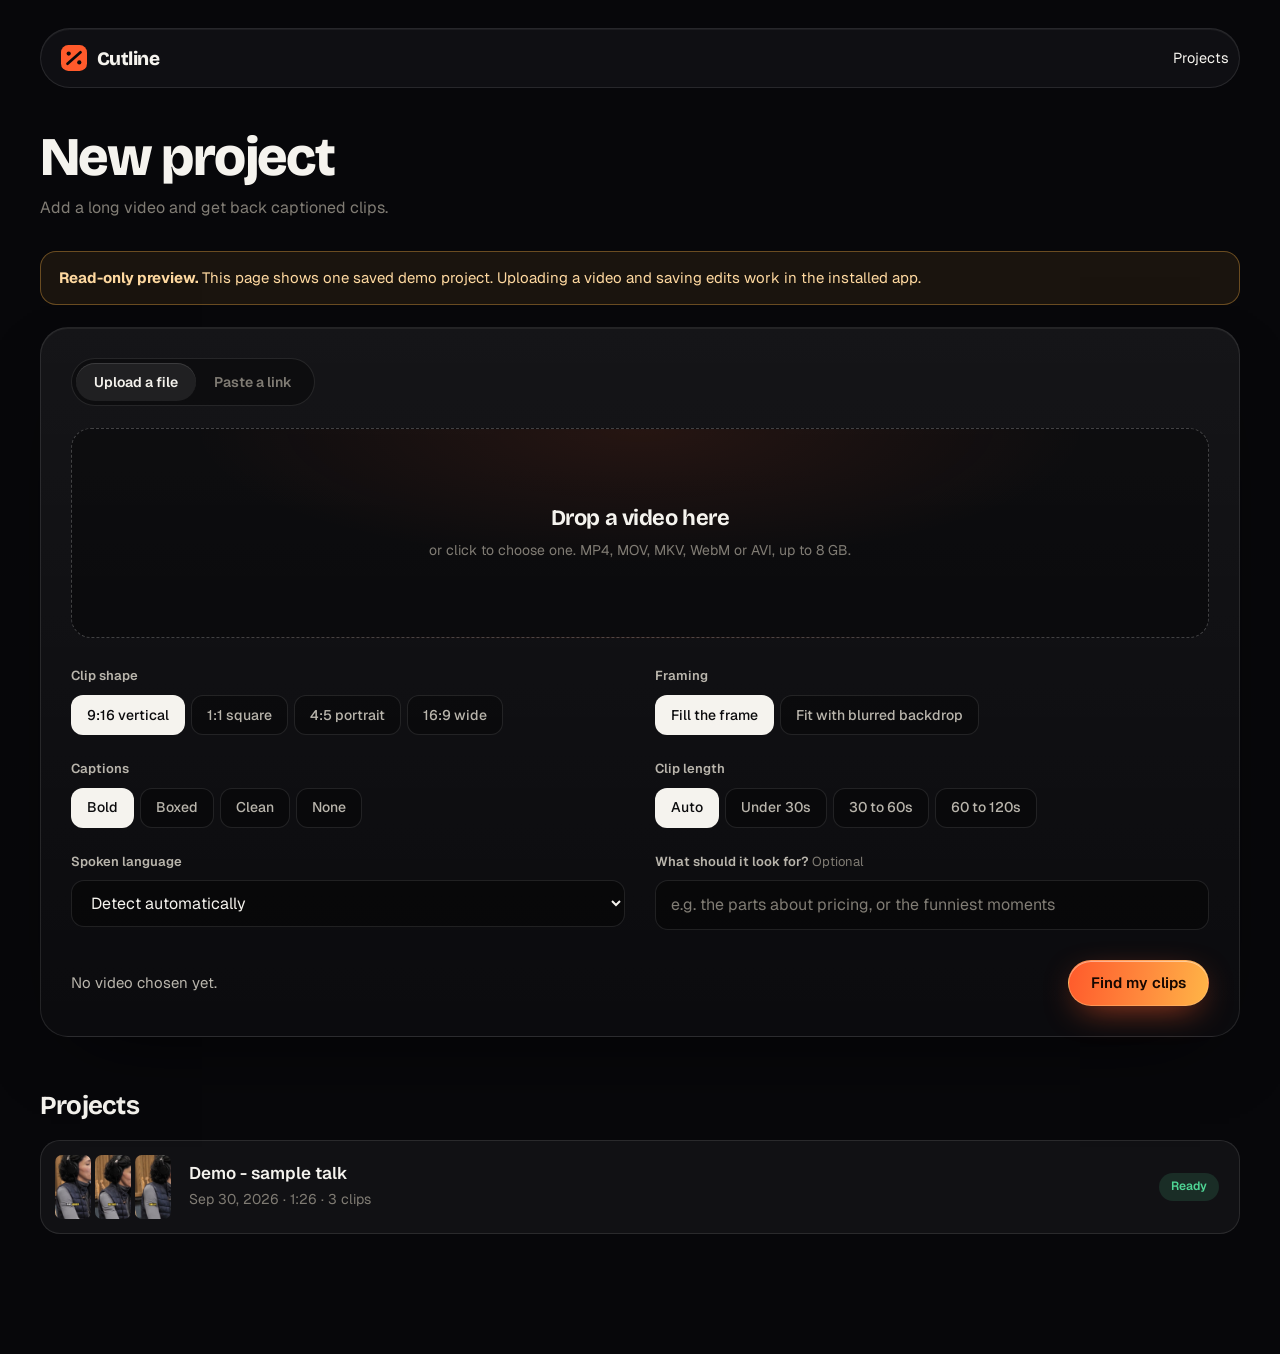
==== app.html @ 56b505d8 "Cutline preview site" ====
<!doctype html>
<html lang="en">
<head>
<meta charset="utf-8">
<meta name="robots" content="noindex">
<meta name="viewport" content="width=device-width, initial-scale=1">
<meta name="theme-color" content="#07070a">
<title>Your projects | Cutline</title>
<link rel="icon" href="favicon.svg" type="image/svg+xml">
<link rel="preconnect" href="https://fonts.googleapis.com">
<link rel="preconnect" href="https://fonts.gstatic.com" crossorigin>
<link href="https://fonts.googleapis.com/css2?family=Bricolage+Grotesque:opsz,wght@12..96,600;12..96,800&family=Geist:wght@400;500;600&family=Geist+Mono:wght@400;500&display=swap" rel="stylesheet">
<link rel="stylesheet" href="styles.css">
<style>#delete-project,#add-clip,#e-delete,#retry{display:none!important}</style>
</head>
<body>

<header class="bar">
  <div class="wrap">
    <a class="logo" href="index.html" aria-label="Cutline home">
      <svg viewBox="0 0 32 32" aria-hidden="true"><rect width="32" height="32" rx="9" fill="#ff5a2b"/><path d="M8 23 24 9" stroke="#0a0a0c" stroke-width="3.4" stroke-linecap="round"/><circle cx="9.5" cy="10.5" r="2.6" fill="#0a0a0c"/><circle cx="22.5" cy="21.5" r="2.6" fill="#0a0a0c"/></svg>
      Cutline
    </a>
    <nav aria-label="Main"><a href="app.html" aria-current="page">Projects</a></nav>
  </div>
</header>

<main class="app">
  <div class="wrap">
    <div class="page-head">
      <div>
        <h1>New project</h1>
        <p>Add a long video and get back captioned clips.</p>
      </div>
    </div>

    <div id="notice"><div class="notice" role="note"><div><strong>Read-only preview. </strong>This page shows one saved demo project. Uploading a video and saving edits work in the installed app.</div></div></div>

    <form class="panel" id="new" novalidate>
      <div class="tabs" role="tablist" aria-label="Video source">
        <button type="button" role="tab" id="tab-upload" aria-selected="true" aria-controls="pane-upload">Upload a file</button>
        <button type="button" role="tab" id="tab-link" aria-selected="false" aria-controls="pane-link">Paste a link</button>
      </div>

      <div id="pane-upload" role="tabpanel" aria-labelledby="tab-upload">
        <label class="drop" id="drop">
          <input type="file" id="file" accept="video/*,.mkv" hidden>
          <strong>Drop a video here</strong>
          <span>or click to choose one. MP4, MOV, MKV, WebM or AVI, up to 8 GB.</span>
        </label>
      </div>

      <div id="pane-link" role="tabpanel" aria-labelledby="tab-link" hidden>
        <div class="field">
          <label for="link">Video link</label>
          <input class="input" type="url" id="link" placeholder="https://" autocomplete="off">
          <span class="hint">A direct video file, or a page from a video site. Only import video you have the right to use.</span>
        </div>
      </div>

      <div class="options">
        <div class="field">
          <span class="label" id="l-aspect">Clip shape</span>
          <div class="seg" role="radiogroup" aria-labelledby="l-aspect">
            <label><input type="radio" name="aspect" value="9:16" checked><span>9:16 vertical</span></label>
            <label><input type="radio" name="aspect" value="1:1"><span>1:1 square</span></label>
            <label><input type="radio" name="aspect" value="4:5"><span>4:5 portrait</span></label>
            <label><input type="radio" name="aspect" value="16:9"><span>16:9 wide</span></label>
          </div>
        </div>
        <div class="field">
          <span class="label" id="l-layout">Framing</span>
          <div class="seg" role="radiogroup" aria-labelledby="l-layout">
            <label><input type="radio" name="layout" value="fill" checked><span>Fill the frame</span></label>
            <label><input type="radio" name="layout" value="fit"><span>Fit with blurred backdrop</span></label>
          </div>
        </div>
        <div class="field">
          <span class="label" id="l-captions">Captions</span>
          <div class="seg" role="radiogroup" aria-labelledby="l-captions">
            <label><input type="radio" name="captionStyle" value="pop" checked><span>Bold</span></label>
            <label><input type="radio" name="captionStyle" value="box"><span>Boxed</span></label>
            <label><input type="radio" name="captionStyle" value="clean"><span>Clean</span></label>
            <label><input type="radio" name="captionStyle" value="none"><span>None</span></label>
          </div>
        </div>
        <div class="field">
          <span class="label" id="l-length">Clip length</span>
          <div class="seg" role="radiogroup" aria-labelledby="l-length">
            <label><input type="radio" name="clipLength" value="auto" checked><span>Auto</span></label>
            <label><input type="radio" name="clipLength" value="short"><span>Under 30s</span></label>
            <label><input type="radio" name="clipLength" value="medium"><span>30 to 60s</span></label>
            <label><input type="radio" name="clipLength" value="long"><span>60 to 120s</span></label>
          </div>
        </div>
        <div class="field">
          <label for="language">Spoken language</label>
          <select class="input" id="language">
            <option value="">Detect automatically</option>
            <option value="en">English</option>
            <option value="hi">Hindi</option>
            <option value="ne">Nepali</option>
            <option value="es">Spanish</option>
            <option value="fr">French</option>
            <option value="de">German</option>
            <option value="pt">Portuguese</option>
            <option value="it">Italian</option>
            <option value="id">Indonesian</option>
            <option value="ja">Japanese</option>
            <option value="ko">Korean</option>
            <option value="ar">Arabic</option>
          </select>
        </div>
        <div class="field">
          <label for="prompt">What should it look for? <span class="hint">Optional</span></label>
          <input class="input" type="text" id="prompt" maxlength="500" placeholder="e.g. the parts about pricing, or the funniest moments">
        </div>
      </div>

      <div class="form-foot">
        <div class="picked" id="picked" aria-live="polite">No video chosen yet.</div>
        <button class="btn accent" type="submit" id="go">Find my clips</button>
      </div>
      <div class="meter" id="upload-meter" hidden style="margin-top:18px"><i></i></div>
    </form>

    <h2 class="section">Projects</h2>
    <div class="projects" id="projects"></div>
  </div>
</main>

<script src="preview.js"></script>
<script type="module" src="app.js"></script>
</body>
</html>
---- styles.css ----
/* Shared tokens and the app's components. The landing page adds landing.css on top. */
:root {
  --bg: #07070a;
  --bg-2: #0d0d12;
  --surface: rgba(255, 255, 255, 0.045);
  --surface-2: rgba(255, 255, 255, 0.08);
  --core: #111116;
  --hair: rgba(255, 255, 255, 0.1);
  --hair-2: rgba(255, 255, 255, 0.18);
  --ink: #f5f3ee;
  --ink-2: #b9b5ac;
  --ink-3: #807c74;
  --accent: #ff5a2b;
  --accent-2: #ffb547;
  --accent-deep: #ff7a52;
  --violet: #7a5cff;
  --good: #4fd695;
  --grad: linear-gradient(100deg, #ff5a2b 0%, #ff8a3d 55%, #ffb547 100%);
  --radius: 18px;
  --ease: cubic-bezier(0.32, 0.72, 0, 1);
  --display: 'Bricolage Grotesque', 'Segoe UI', system-ui, sans-serif;
  --body: 'Geist', 'Segoe UI', system-ui, sans-serif;
  --serif: 'Instrument Serif', Georgia, serif;
  --mono: 'Geist Mono', ui-monospace, Consolas, monospace;
  --shadow: 0 30px 80px -40px rgba(0, 0, 0, 0.9), inset 0 1px 0 rgba(255, 255, 255, 0.06);
  color-scheme: dark;
}

*,
*::before,
*::after {
  box-sizing: border-box;
}
[hidden] {
  display: none !important;
}
html {
  scroll-behavior: smooth;
  background: var(--bg);
}
body {
  margin: 0;
  min-height: 100dvh;
  background: var(--bg);
  color: var(--ink);
  font: 16px/1.6 var(--body);
  -webkit-font-smoothing: antialiased;
  overflow-x: clip;
}
/* Ambient light: two soft orbs fixed behind everything. */
body::before {
  content: '';
  position: fixed;
  inset: 0;
  z-index: -1;
  pointer-events: none;
  background: radial-gradient(60rem 38rem at 12% -8%, rgba(255, 90, 43, 0.16), transparent 62%), radial-gradient(50rem 36rem at 96% 4%, rgba(122, 92, 255, 0.14), transparent 60%);
}
h1,
h2,
h3 {
  font-family: var(--display);
  line-height: 1.02;
  letter-spacing: -0.03em;
  margin: 0;
}
p {
  margin: 0;
}
a {
  color: inherit;
}
button,
input,
select,
textarea {
  font: inherit;
  color: inherit;
}
::selection {
  background: rgba(255, 90, 43, 0.4);
}
:focus-visible {
  outline: 2px solid var(--accent-2);
  outline-offset: 3px;
}
.wrap {
  width: min(1200px, 100% - 48px);
  margin-inline: auto;
}
.mono {
  font-family: var(--mono);
  font-size: 0.8125rem;
}
.eyebrow {
  font-family: var(--mono);
  font-size: 0.6875rem;
  text-transform: uppercase;
  letter-spacing: 0.2em;
  color: var(--ink-3);
}
.eyebrow a {
  text-decoration: none;
}
.eyebrow a:hover {
  color: var(--ink);
}

/* ---------- top bar (app pages): a floating island ---------- */
.bar {
  position: sticky;
  top: 14px;
  z-index: 20;
  padding-top: 14px;
}
.bar .wrap {
  display: flex;
  align-items: center;
  gap: 26px;
  height: 60px;
  padding: 0 10px 0 20px;
  border: 1px solid var(--hair);
  border-radius: 999px;
  background: rgba(16, 16, 21, 0.94);
  box-shadow: var(--shadow);
}
.logo {
  display: inline-flex;
  align-items: center;
  gap: 10px;
  font: 800 1.1875rem/1 var(--display);
  letter-spacing: -0.03em;
  text-decoration: none;
}
.logo svg {
  width: 26px;
  height: 26px;
}
.bar nav {
  display: flex;
  gap: 24px;
  margin-left: auto;
  font-size: 0.9063rem;
}
.bar nav a {
  text-decoration: none;
  color: var(--ink-2);
  transition: color 0.4s var(--ease);
}
.bar nav a:hover,
.bar nav a[aria-current] {
  color: var(--ink);
}

/* ---------- buttons ---------- */
.btn {
  position: relative;
  display: inline-flex;
  align-items: center;
  justify-content: center;
  gap: 10px;
  height: 46px;
  padding: 0 22px;
  border: 1px solid var(--hair-2);
  border-radius: 999px;
  background: var(--ink);
  color: #0a0a0c;
  font-weight: 600;
  font-size: 0.9375rem;
  text-decoration: none;
  cursor: pointer;
  white-space: nowrap;
  transition: transform 0.5s var(--ease), background 0.5s var(--ease), box-shadow 0.5s var(--ease), border-color 0.5s var(--ease);
}
.btn:hover {
  background: #fff;
}
.btn:active {
  transform: scale(0.97);
}
.btn[disabled] {
  opacity: 0.45;
  cursor: not-allowed;
}
.btn.accent {
  background: var(--grad);
  border-color: rgba(255, 190, 120, 0.5);
  color: #160701;
  box-shadow: 0 10px 34px -12px rgba(255, 90, 43, 0.85), inset 0 1px 0 rgba(255, 255, 255, 0.45);
}
.btn.accent:hover {
  box-shadow: 0 16px 44px -12px rgba(255, 90, 43, 1), inset 0 1px 0 rgba(255, 255, 255, 0.55);
}
.btn.ghost {
  background: var(--surface);
  color: var(--ink);
  border-color: var(--hair);
}
.btn.ghost:hover {
  background: var(--surface-2);
  border-color: var(--hair-2);
}
.btn.small {
  height: 38px;
  padding: 0 16px;
  font-size: 0.8125rem;
}
.btn.danger {
  background: transparent;
  color: #ff8d70;
  border-color: transparent;
}
.btn.danger:hover {
  background: rgba(255, 90, 43, 0.12);
}
/* the trailing arrow sits in its own disc, flush with the button's inner edge */
.btn .disc {
  display: grid;
  place-items: center;
  width: 30px;
  height: 30px;
  margin-right: -14px;
  border-radius: 50%;
  background: rgba(10, 10, 12, 0.16);
  transition: transform 0.5s var(--ease);
}
.btn .disc svg {
  width: 14px;
  height: 14px;
}
.btn:hover .disc {
  transform: translate(3px, -1px) scale(1.06);
}

/* ---------- app shell ---------- */
main.app {
  padding: 56px 0 120px;
}
.page-head {
  display: flex;
  align-items: flex-end;
  justify-content: space-between;
  gap: 20px;
  margin-bottom: 30px;
  flex-wrap: wrap;
}
.page-head h1 {
  font-size: clamp(2.1rem, 4.6vw, 3.4rem);
  font-weight: 800;
  overflow-wrap: anywhere;
}
.page-head p {
  color: var(--ink-3);
  margin-top: 10px;
}
.panel {
  position: relative;
  padding: 30px;
  border: 1px solid var(--hair);
  border-radius: 28px;
  background: linear-gradient(180deg, rgba(255, 255, 255, 0.06), rgba(255, 255, 255, 0.02));
  box-shadow: var(--shadow);
}
.notice {
  display: flex;
  gap: 12px;
  padding: 14px 18px;
  margin-bottom: 22px;
  border: 1px solid rgba(255, 181, 71, 0.35);
  border-radius: 16px;
  background: rgba(255, 181, 71, 0.08);
  color: #ffd9a0;
  font-size: 0.9375rem;
}
.notice code {
  font-family: var(--mono);
  font-size: 0.8125rem;
  background: rgba(255, 181, 71, 0.16);
  padding: 1px 6px;
  border-radius: 5px;
}
.notice.error {
  border-color: rgba(255, 90, 43, 0.45);
  background: rgba(255, 90, 43, 0.1);
  color: #ffc0ae;
}
.tabs {
  display: inline-flex;
  padding: 4px;
  border: 1px solid var(--hair);
  border-radius: 999px;
  background: rgba(0, 0, 0, 0.35);
  margin-bottom: 22px;
}
.tabs button {
  height: 38px;
  padding: 0 18px;
  border: 0;
  border-radius: 999px;
  background: transparent;
  font-weight: 600;
  font-size: 0.875rem;
  color: var(--ink-3);
  cursor: pointer;
  transition: background 0.5s var(--ease), color 0.5s var(--ease);
}
.tabs button[aria-selected='true'] {
  background: var(--surface-2);
  color: var(--ink);
  box-shadow: inset 0 1px 0 rgba(255, 255, 255, 0.12);
}
.drop {
  display: grid;
  place-items: center;
  align-content: center;
  gap: 8px;
  min-height: 210px;
  padding: 28px;
  border: 1.5px dashed rgba(255, 255, 255, 0.22);
  border-radius: 20px;
  background: radial-gradient(40rem 12rem at 50% 0%, rgba(255, 90, 43, 0.1), transparent 70%), rgba(0, 0, 0, 0.3);
  text-align: center;
  cursor: pointer;
  transition: border-color 0.5s var(--ease), background-color 0.5s var(--ease), transform 0.5s var(--ease);
}
.drop:hover,
.drop.over {
  border-color: var(--accent);
  background-color: rgba(255, 90, 43, 0.07);
}
.drop.over {
  transform: scale(1.01);
}
.drop strong {
  font: 700 1.375rem var(--display);
  letter-spacing: -0.02em;
  overflow-wrap: anywhere;
}
.drop span {
  color: var(--ink-3);
  font-size: 0.875rem;
}
.field {
  display: grid;
  gap: 8px;
  min-width: 0;
  align-content: start;
}
.field > label,
.field > .label {
  font-size: 0.8125rem;
  font-weight: 600;
  color: var(--ink-2);
}
.field .hint {
  font-size: 0.8125rem;
  font-weight: 400;
  color: var(--ink-3);
}
.input,
select.input,
textarea.input {
  width: 100%;
  min-height: 46px;
  padding: 11px 15px;
  border: 1px solid var(--hair);
  border-radius: 13px;
  background: rgba(0, 0, 0, 0.38);
  transition: border-color 0.4s var(--ease), box-shadow 0.4s var(--ease);
}
.input::placeholder {
  color: var(--ink-3);
}
.input:focus {
  outline: none;
  border-color: var(--accent);
  box-shadow: 0 0 0 4px rgba(255, 90, 43, 0.18);
}
select.input option {
  background: #15151b;
}
textarea.input {
  resize: vertical;
  line-height: 1.45;
}
.seg {
  display: inline-flex;
  flex-wrap: wrap;
  gap: 6px;
}
.seg label {
  position: relative;
  cursor: pointer;
}
.seg input {
  position: absolute;
  opacity: 0;
  inset: 0;
  cursor: pointer;
}
.seg span {
  display: inline-flex;
  align-items: center;
  height: 40px;
  padding: 0 15px;
  border: 1px solid var(--hair);
  border-radius: 12px;
  background: rgba(0, 0, 0, 0.3);
  color: var(--ink-2);
  font-size: 0.875rem;
  font-weight: 500;
  transition: background 0.4s var(--ease), color 0.4s var(--ease), border-color 0.4s var(--ease);
}
.seg label:hover span {
  border-color: var(--hair-2);
  color: var(--ink);
}
.seg input:checked + span {
  border-color: transparent;
  background: var(--ink);
  color: #0a0a0c;
}
.seg input:focus-visible + span {
  outline: 2px solid var(--accent-2);
  outline-offset: 2px;
}
.options {
  display: grid;
  grid-template-columns: repeat(2, minmax(0, 1fr));
  gap: 24px 30px;
  margin-top: 28px;
}
.options .wide {
  grid-column: 1 / -1;
}
.form-foot {
  display: flex;
  align-items: center;
  justify-content: space-between;
  gap: 16px;
  margin-top: 30px;
  flex-wrap: wrap;
}
.picked {
  font-size: 0.9375rem;
  color: var(--ink-2);
  overflow-wrap: anywhere;
}
.meter {
  height: 8px;
  border-radius: 99px;
  background: rgba(255, 255, 255, 0.09);
  overflow: hidden;
}
.meter > i {
  display: block;
  height: 100%;
  width: 0;
  border-radius: 99px;
  background: var(--grad);
  transition: width 0.6s var(--ease);
}
h2.section {
  font-size: 1.625rem;
  margin: 56px 0 20px;
}
.projects {
  display: grid;
  gap: 12px;
}
.project {
  display: grid;
  grid-template-columns: auto minmax(0, 1fr) auto;
  align-items: center;
  gap: 18px;
  padding: 14px 20px 14px 14px;
  border: 1px solid var(--hair);
  border-radius: 20px;
  background: var(--surface);
  text-decoration: none;
  transition: transform 0.6s var(--ease), border-color 0.6s var(--ease), background 0.6s var(--ease);
}
.project:hover {
  transform: translateY(-2px);
  border-color: var(--hair-2);
  background: var(--surface-2);
}
.project .thumbs {
  display: flex;
  gap: 4px;
  width: 116px;
}
.project .thumbs img,
.project .thumbs i {
  width: 36px;
  height: 64px;
  border-radius: 7px;
  object-fit: cover;
  background: rgba(255, 255, 255, 0.06);
}
.project h3 {
  font: 600 1.0625rem/1.25 var(--body);
  letter-spacing: 0;
  overflow: hidden;
  text-overflow: ellipsis;
  white-space: nowrap;
}
.project p {
  font-size: 0.875rem;
  color: var(--ink-3);
  margin-top: 3px;
}
.pill {
  display: inline-flex;
  align-items: center;
  gap: 7px;
  height: 28px;
  padding: 0 12px;
  border-radius: 99px;
  font-size: 0.75rem;
  font-weight: 600;
  background: var(--surface-2);
  color: var(--ink-2);
}
.pill.done {
  background: rgba(79, 214, 149, 0.14);
  color: var(--good);
}
.pill.error {
  background: rgba(255, 90, 43, 0.16);
  color: #ff9d83;
}
.pill.busy::before {
  content: '';
  width: 7px;
  height: 7px;
  border-radius: 50%;
  background: var(--accent);
  animation: pulse 1.2s var(--ease) infinite;
}
@keyframes pulse {
  50% {
    opacity: 0.2;
    transform: scale(0.7);
  }
}
.empty {
  padding: 40px;
  border: 1px dashed var(--hair-2);
  border-radius: 20px;
  text-align: center;
  color: var(--ink-3);
}

/* ---------- project page ---------- */
.stages {
  display: grid;
  grid-template-columns: repeat(4, 1fr);
  gap: 10px;
  margin: 4px 0 24px;
}
.stage-step {
  padding: 15px 17px;
  border: 1px solid var(--hair);
  border-radius: 15px;
  background: rgba(0, 0, 0, 0.3);
  color: var(--ink-3);
  font-size: 0.875rem;
  font-weight: 600;
  transition: border-color 0.6s var(--ease), color 0.6s var(--ease), background 0.6s var(--ease);
}
.stage-step small {
  display: block;
  font: 400 0.75rem var(--mono);
  margin-bottom: 4px;
}
.stage-step.active {
  border-color: var(--accent);
  background: rgba(255, 90, 43, 0.1);
  color: var(--ink);
  box-shadow: 0 0 40px -14px rgba(255, 90, 43, 0.9);
}
.stage-step.past {
  color: var(--good);
  border-color: rgba(79, 214, 149, 0.35);
}
.clips {
  display: grid;
  grid-template-columns: repeat(auto-fill, minmax(210px, 1fr));
  gap: 26px 22px;
}
.clip {
  display: grid;
  gap: 12px;
  align-content: start;
  padding: 0;
  border: 0;
  background: none;
  text-align: left;
  cursor: pointer;
}
.clip .frame {
  position: relative;
  aspect-ratio: 9 / 16;
  border-radius: 20px;
  overflow: hidden;
  background: #000;
  box-shadow: 0 0 0 1px var(--hair), 0 30px 60px -30px #000;
  display: grid;
  place-items: center;
  transition: transform 0.7s var(--ease), box-shadow 0.7s var(--ease);
}
.clip:hover .frame {
  transform: translateY(-6px);
  box-shadow: 0 0 0 1px var(--hair-2), 0 40px 70px -30px rgba(255, 90, 43, 0.55);
}
.clip .frame img {
  width: 100%;
  height: 100%;
  object-fit: contain;
}
.clip .frame .score {
  position: absolute;
  top: 12px;
  left: 12px;
}
.clip .frame .len {
  position: absolute;
  right: 12px;
  bottom: 12px;
  padding: 3px 8px;
  border-radius: 7px;
  background: rgba(0, 0, 0, 0.7);
  color: #fff;
  font: 500 0.75rem var(--mono);
}
.clip .frame .state {
  color: var(--ink-2);
  font-size: 0.875rem;
  text-align: center;
  padding: 16px;
}
.clip h3 {
  font: 600 1rem/1.3 var(--body);
  letter-spacing: 0;
}
.clip p {
  color: var(--ink-3);
}
.score {
  display: inline-flex;
  align-items: center;
  height: 26px;
  padding: 0 9px;
  border-radius: 8px;
  background: var(--grad);
  color: #160701;
  font: 600 0.75rem/1 var(--mono);
}
.score.mid {
  background: rgba(255, 255, 255, 0.92);
  color: #0a0a0c;
}
.score.low {
  background: rgba(40, 40, 46, 0.92);
  color: var(--ink-2);
}

dialog.editor {
  width: min(1080px, 100% - 24px);
  max-height: calc(100dvh - 24px);
  padding: 0;
  border: 1px solid var(--hair-2);
  border-radius: 26px;
  background: #101015;
  color: var(--ink);
  box-shadow: 0 60px 120px -30px #000;
}
dialog.editor[open] {
  animation: rise 0.6s var(--ease);
}
@keyframes rise {
  from {
    opacity: 0;
    transform: translateY(24px) scale(0.98);
  }
}
dialog.editor::backdrop {
  background: rgba(0, 0, 0, 0.72);
}
.editor-grid {
  display: grid;
  grid-template-columns: minmax(0, 360px) minmax(0, 1fr);
  grid-template-rows: minmax(0, 1fr);
  height: min(880px, calc(100dvh - 26px));
}
.editor-video {
  background: #000;
  display: grid;
  place-items: center;
  padding: 20px;
  min-height: 0;
  overflow: hidden;
  border-radius: 25px 0 0 25px;
}
.editor-video video {
  max-width: 100%;
  max-height: 100%;
  min-height: 0;
  border-radius: 14px;
  background: #000;
}
.editor-body {
  display: grid;
  gap: 22px;
  padding: 26px 28px 0;
  align-content: start;
  min-width: 0;
  overflow-y: auto;
  overscroll-behavior: contain;
}
.editor-top {
  display: flex;
  justify-content: space-between;
  align-items: center;
  gap: 12px;
}
.row2 {
  display: grid;
  grid-template-columns: repeat(2, minmax(0, 1fr));
  gap: 20px;
}
.bars {
  display: grid;
  gap: 8px;
}
.bars div {
  display: grid;
  grid-template-columns: 56px 1fr 30px;
  align-items: center;
  gap: 10px;
  font-size: 0.8125rem;
  color: var(--ink-2);
}
.bars .meter > i {
  transition: none;
}
.reason {
  font-size: 0.9375rem;
  color: var(--ink-2);
  padding-left: 14px;
  border-left: 2px solid var(--accent);
}
.words {
  display: flex;
  flex-wrap: wrap;
  gap: 5px;
  max-height: 170px;
  overflow: auto;
  padding: 10px;
  border: 1px solid var(--hair);
  border-radius: 14px;
  background: rgba(0, 0, 0, 0.38);
}
.words input {
  height: 31px;
  padding: 0 8px;
  border: 1px solid transparent;
  border-radius: 8px;
  background: rgba(255, 255, 255, 0.07);
  font-size: 0.875rem;
  field-sizing: content;
  min-width: 2.2ch;
  max-width: 100%;
}
.words input:focus {
  border-color: var(--accent);
  background: rgba(255, 90, 43, 0.12);
  outline: none;
}
.words input.changed {
  background: rgba(255, 181, 71, 0.25);
  color: #ffe2b0;
}
.words input.muted {
  text-decoration: line-through;
  color: var(--ink-3);
}
.trim {
  display: flex;
  align-items: center;
  gap: 8px;
  color: var(--ink-3);
}
.trim .input {
  width: 100px;
  font-family: var(--mono);
  font-size: 0.875rem;
}
input[type='range'] {
  accent-color: var(--accent);
  width: 100%;
}
.editor-foot {
  display: flex;
  gap: 10px;
  flex-wrap: wrap;
  align-items: center;
  position: sticky;
  bottom: 0;
  margin: 0 -28px;
  padding: 16px 28px;
  border-top: 1px solid var(--hair);
  background: #101015;
}
.editor-foot .spacer {
  flex: 1;
}
.toast {
  position: fixed;
  left: 50%;
  bottom: 28px;
  transform: translateX(-50%);
  z-index: 50;
  padding: 12px 20px;
  border: 1px solid var(--hair-2);
  border-radius: 999px;
  background: #1b1b22;
  color: var(--ink);
  font-size: 0.9375rem;
  box-shadow: 0 20px 50px -20px #000;
  max-width: calc(100% - 32px);
  animation: toast-in 0.6s var(--ease);
}
@keyframes toast-in {
  from {
    opacity: 0;
    transform: translate(-50%, 14px);
  }
}

@media (max-width: 900px) {
  .editor-grid {
    grid-template-columns: 1fr;
    height: auto;
    grid-template-rows: auto;
  }
  .editor-video {
    border-radius: 25px 25px 0 0;
  }
  .editor-video video {
    max-height: 38dvh;
  }
  .editor-body {
    overflow-y: visible;
  }
  .stages {
    grid-template-columns: 1fr 1fr;
  }
}
@media (max-width: 620px) {
  .wrap {
    width: calc(100% - 32px);
  }
  .options,
  .row2 {
    grid-template-columns: 1fr;
  }
  .panel {
    padding: 20px;
    border-radius: 22px;
  }
  .project {
    grid-template-columns: minmax(0, 1fr) auto;
    padding-left: 18px;
  }
  .project .thumbs {
    display: none;
  }
  .clips {
    grid-template-columns: repeat(2, minmax(0, 1fr));
    gap: 18px 12px;
  }
  .bar nav {
    gap: 14px;
  }
}
@media (prefers-reduced-motion: reduce) {
  *,
  *::before,
  *::after {
    animation-duration: 0.001ms !important;
    animation-iteration-count: 1 !important;
    transition-duration: 0.001ms !important;
    scroll-behavior: auto !important;
  }
}
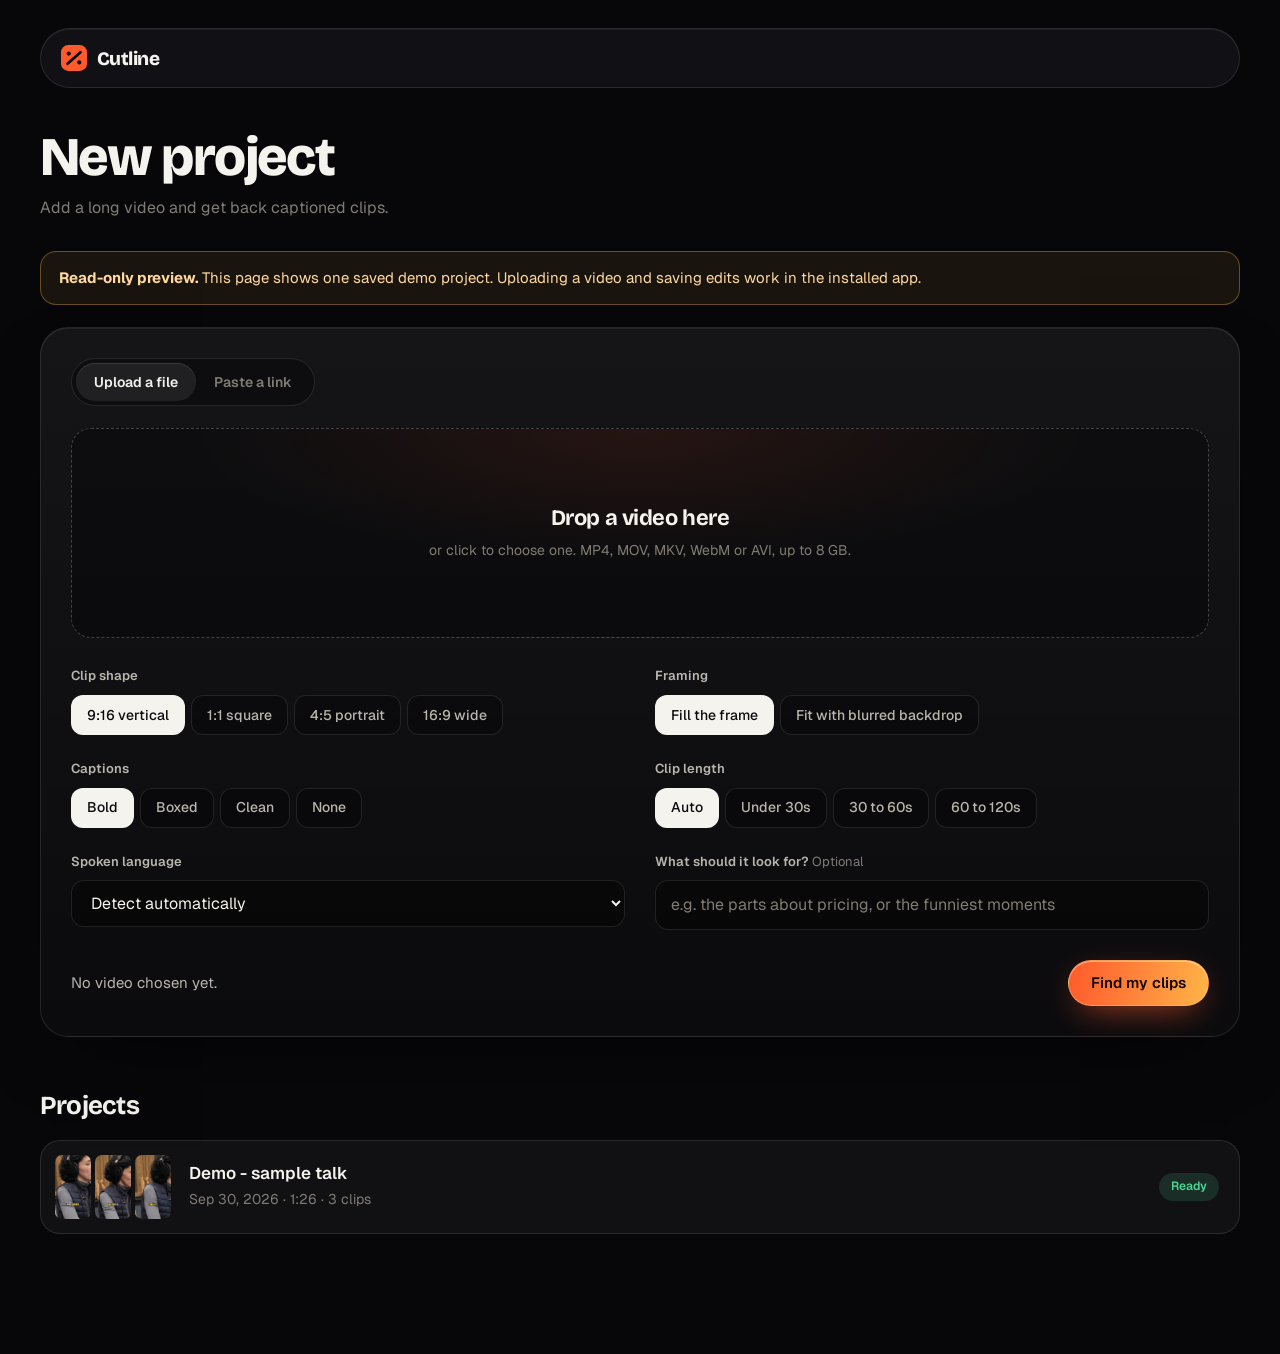
==== commit 68c6eb56: "Refresh preview" ====
--- a/app.html
+++ b/app.html
@@ -11,6 +11,7 @@
 <link rel="preconnect" href="https://fonts.gstatic.com" crossorigin>
 <link href="https://fonts.googleapis.com/css2?family=Bricolage+Grotesque:opsz,wght@12..96,600;12..96,800&family=Geist:wght@400;500;600&family=Geist+Mono:wght@400;500&display=swap" rel="stylesheet">
 <link rel="stylesheet" href="styles.css">
+<link rel="stylesheet" href="market.css">
 <style>#delete-project,#add-clip,#e-delete,#retry{display:none!important}</style>
 </head>
 <body>
@@ -21,7 +22,7 @@
       <svg viewBox="0 0 32 32" aria-hidden="true"><rect width="32" height="32" rx="9" fill="#ff5a2b"/><path d="M8 23 24 9" stroke="#0a0a0c" stroke-width="3.4" stroke-linecap="round"/><circle cx="9.5" cy="10.5" r="2.6" fill="#0a0a0c"/><circle cx="22.5" cy="21.5" r="2.6" fill="#0a0a0c"/></svg>
       Cutline
     </a>
-    <nav aria-label="Main"><a href="app.html" aria-current="page">Projects</a></nav>
+    <nav aria-label="Account"></nav>
   </div>
 </header>
 
--- a/styles.css
+++ b/styles.css
@@ -121,7 +121,7 @@
   padding: 0 10px 0 20px;
   border: 1px solid var(--hair);
   border-radius: 999px;
-  background: rgba(16, 16, 21, 0.94);
+  background: #101015;
   box-shadow: var(--shadow);
 }
 .logo {
@@ -149,6 +149,102 @@
 }
 .bar nav a:hover,
 .bar nav a[aria-current] {
+  color: var(--ink);
+}
+
+.bar nav {
+  align-items: center;
+}
+.usage {
+  padding: 5px 10px;
+  border: 1px solid var(--hair);
+  border-radius: 999px;
+  color: var(--ink-2);
+  font-size: 0.75rem;
+}
+
+/* ---------- sign in ---------- */
+.auth-wrap {
+  display: grid;
+  justify-items: center;
+  padding-top: 24px;
+}
+.auth {
+  display: grid;
+  gap: 18px;
+  width: min(440px, 100%);
+}
+.auth .tabs {
+  justify-self: start;
+  margin-bottom: 4px;
+}
+.auth h1 {
+  font-size: 2.1rem;
+  font-weight: 800;
+}
+.auth-sub,
+.auth-note {
+  color: var(--ink-3);
+  font-size: 0.9375rem;
+}
+.auth-sub {
+  margin-top: -10px;
+}
+.auth-note {
+  text-align: center;
+  font-size: 0.8125rem;
+}
+.agree {
+  display: flex;
+  gap: 10px;
+  align-items: flex-start;
+  font-size: 0.875rem;
+  color: var(--ink-2);
+}
+.agree input {
+  margin-top: 4px;
+  accent-color: var(--accent);
+}
+.auth-error {
+  padding: 10px 14px;
+  border: 1px solid rgba(255, 90, 43, 0.45);
+  border-radius: 12px;
+  background: rgba(255, 90, 43, 0.1);
+  color: #ffc0ae;
+  font-size: 0.9063rem;
+}
+
+/* ---------- long-form pages ---------- */
+.prose {
+  max-width: 760px;
+}
+.prose h1 {
+  margin: 14px 0 24px;
+  font-size: clamp(2rem, 4.4vw, 3rem);
+  font-weight: 800;
+}
+.prose h2 {
+  margin: 40px 0 12px;
+  font-size: 1.375rem;
+  letter-spacing: -0.02em;
+}
+.prose p,
+.prose li {
+  color: var(--ink-2);
+}
+.prose p + p {
+  margin-top: 12px;
+}
+.prose ul {
+  margin: 0;
+  padding-left: 20px;
+  display: grid;
+  gap: 8px;
+}
+.prose a {
+  color: var(--accent-2);
+}
+.prose strong {
   color: var(--ink);
 }
 
@@ -895,3 +991,8 @@
     scroll-behavior: auto !important;
   }
 }
+
+.prose ul + p,
+.prose p + ul {
+  margin-top: 12px;
+}
--- a/market.css
+++ b/market.css
@@ -0,0 +1,465 @@
+/* The side rail and the campaign marketplace. Tokens come from styles.css. */
+
+/* ---------- side rail ---------- */
+.rail {
+  position: fixed;
+  left: 16px;
+  top: 104px;
+  z-index: 15;
+  display: grid;
+  gap: 6px;
+  padding: 8px;
+  border: 1px solid var(--hair);
+  border-radius: 22px;
+  background: #101015;
+  box-shadow: var(--shadow);
+}
+.rail a {
+  display: grid;
+  justify-items: center;
+  gap: 5px;
+  width: 68px;
+  padding: 11px 4px 9px;
+  border-radius: 15px;
+  color: var(--ink-3);
+  font-size: 0.6563rem;
+  font-weight: 500;
+  text-decoration: none;
+  text-align: center;
+  transition: background 0.5s var(--ease), color 0.5s var(--ease);
+}
+.rail svg {
+  width: 23px;
+  height: 23px;
+}
+.rail a:hover {
+  color: var(--ink);
+  background: var(--surface);
+}
+.rail a[aria-current] {
+  color: #160701;
+  background: var(--grad);
+}
+body.has-rail {
+  padding-left: 100px;
+}
+
+/* ---------- campaign grid ---------- */
+.market-tools {
+  display: flex;
+  flex-wrap: wrap;
+  align-items: center;
+  gap: 10px;
+}
+.market-tools .input {
+  width: 240px;
+  min-height: 42px;
+}
+.market-tools select.input {
+  width: auto;
+}
+.owed {
+  display: inline-flex;
+  align-items: center;
+  gap: 10px;
+  height: 42px;
+  padding: 0 16px;
+  border: 1px solid var(--hair);
+  border-radius: 999px;
+  background: var(--surface);
+  font-size: 0.875rem;
+  color: var(--ink-2);
+  text-decoration: none;
+}
+.owed strong {
+  color: var(--ink);
+  font-family: var(--mono);
+  font-weight: 500;
+}
+.group {
+  margin-top: 44px;
+}
+.group > h2,
+.group > summary {
+  display: flex;
+  align-items: center;
+  gap: 10px;
+  margin-bottom: 18px;
+  font: 800 1.25rem var(--display);
+  letter-spacing: -0.02em;
+  text-transform: uppercase;
+  list-style: none;
+}
+.group > summary {
+  cursor: pointer;
+}
+.group > summary::-webkit-details-marker {
+  display: none;
+}
+.group > summary::before {
+  content: '';
+  width: 8px;
+  height: 8px;
+  border-right: 1.5px solid var(--ink-2);
+  border-bottom: 1.5px solid var(--ink-2);
+  transform: rotate(-45deg);
+  transition: transform 0.5s var(--ease);
+}
+.group[open] > summary::before {
+  transform: rotate(45deg);
+}
+.count {
+  padding: 3px 9px;
+  border-radius: 8px;
+  background: var(--surface-2);
+  color: var(--ink-2);
+  font: 500 0.75rem var(--mono);
+  letter-spacing: 0;
+}
+.cards {
+  display: grid;
+  grid-template-columns: repeat(auto-fill, minmax(250px, 1fr));
+  gap: 20px;
+}
+.camp {
+  display: grid;
+  grid-template-rows: auto 1fr;
+  border: 1px solid var(--hair);
+  border-radius: 22px;
+  background: linear-gradient(180deg, rgba(255, 255, 255, 0.06), rgba(255, 255, 255, 0.02));
+  overflow: hidden;
+  text-decoration: none;
+  transition: transform 0.7s var(--ease), border-color 0.7s var(--ease), box-shadow 0.7s var(--ease);
+}
+.camp:hover {
+  transform: translateY(-5px);
+  border-color: var(--hair-2);
+  box-shadow: 0 30px 60px -34px rgba(255, 90, 43, 0.7);
+}
+.cover {
+  position: relative;
+  aspect-ratio: 16 / 9;
+  background: #000;
+  overflow: hidden;
+}
+.cover img {
+  width: 100%;
+  height: 100%;
+  object-fit: cover;
+}
+.cover.generated {
+  display: grid;
+  place-items: center;
+  padding: 16px;
+  background: radial-gradient(120% 90% at 20% 10%, hsl(var(--hue) 80% 46% / 0.9), transparent 62%), radial-gradient(120% 120% at 90% 100%, hsl(calc(var(--hue) + 70) 80% 40% / 0.85), transparent 60%), #0c0c11;
+}
+.cover.generated .cover-name {
+  font: 800 1.5rem/1.05 var(--display);
+  letter-spacing: -0.03em;
+  text-align: center;
+  color: #fff;
+  text-shadow: 0 2px 18px rgba(0, 0, 0, 0.5);
+  overflow-wrap: anywhere;
+}
+.camp .chip-status {
+  position: absolute;
+  top: 12px;
+  left: 12px;
+}
+.camp .mine {
+  position: absolute;
+  top: 12px;
+  right: 12px;
+  padding: 4px 9px;
+  border-radius: 8px;
+  background: rgba(7, 7, 10, 0.72);
+  font: 500 0.6875rem var(--mono);
+  color: var(--ink);
+}
+.chip-status {
+  display: inline-flex;
+  align-items: center;
+  gap: 6px;
+  height: 24px;
+  padding: 0 9px;
+  border-radius: 8px;
+  background: rgba(7, 7, 10, 0.78);
+  color: var(--ink-2);
+  font: 600 0.6563rem var(--mono);
+  text-transform: uppercase;
+  letter-spacing: 0.1em;
+}
+.chip-status::before {
+  content: '';
+  width: 6px;
+  height: 6px;
+  border-radius: 50%;
+  background: currentColor;
+}
+.s-live,
+.s-approved {
+  color: var(--good);
+}
+.s-paused,
+.s-pending {
+  color: var(--accent-2);
+}
+.s-rejected {
+  color: #ff8d70;
+}
+.camp-body {
+  display: grid;
+  gap: 12px;
+  align-content: start;
+  padding: 16px 18px 18px;
+}
+.camp h3 {
+  font: 600 1rem/1.3 var(--body);
+  letter-spacing: 0;
+  overflow: hidden;
+  text-overflow: ellipsis;
+  white-space: nowrap;
+}
+.camp-meta {
+  display: flex;
+  flex-wrap: wrap;
+  gap: 5px;
+}
+.tagline {
+  padding: 3px 8px;
+  border: 1px solid var(--hair);
+  border-radius: 7px;
+  font-size: 0.6875rem;
+  color: var(--ink-2);
+}
+.rate {
+  display: flex;
+  align-items: baseline;
+  gap: 7px;
+}
+.rate strong {
+  font: 500 1.625rem/1 var(--mono);
+  letter-spacing: -0.03em;
+}
+.rate span {
+  color: var(--ink-3);
+  font-size: 0.75rem;
+}
+.budget {
+  display: grid;
+  gap: 6px;
+}
+.budget p {
+  display: flex;
+  justify-content: space-between;
+  gap: 10px;
+  font: 400 0.75rem var(--mono);
+  color: var(--ink-3);
+}
+.budget p b {
+  color: var(--ink);
+  font-weight: 500;
+}
+.budget .meter {
+  height: 5px;
+}
+
+/* ---------- campaign page ---------- */
+.banner {
+  position: relative;
+  border: 1px solid var(--hair);
+  border-radius: 26px;
+  overflow: hidden;
+}
+.banner .cover {
+  aspect-ratio: 16 / 5;
+}
+.banner .cover.generated .cover-name {
+  font-size: clamp(1.6rem, 4vw, 3rem);
+}
+.stats {
+  display: grid;
+  grid-template-columns: repeat(auto-fit, minmax(150px, 1fr));
+  gap: 12px;
+  margin: 20px 0 0;
+}
+.stat {
+  padding: 16px 18px;
+  border: 1px solid var(--hair);
+  border-radius: 18px;
+  background: var(--surface);
+}
+.stat span {
+  display: block;
+  font-size: 0.6875rem;
+  text-transform: uppercase;
+  letter-spacing: 0.14em;
+  color: var(--ink-3);
+}
+.stat strong {
+  display: block;
+  margin-top: 6px;
+  font: 500 1.375rem/1.1 var(--mono);
+  letter-spacing: -0.03em;
+}
+.stat small {
+  color: var(--ink-3);
+  font-size: 0.75rem;
+}
+.two {
+  display: grid;
+  grid-template-columns: minmax(0, 1.25fr) minmax(0, 1fr);
+  gap: 20px;
+  margin-top: 20px;
+  align-items: start;
+}
+.two .panel {
+  display: grid;
+  gap: 18px;
+}
+.panel h2 {
+  font-size: 1.25rem;
+  letter-spacing: -0.02em;
+}
+.prose-block {
+  white-space: pre-wrap;
+  color: var(--ink-2);
+  font-size: 0.9688rem;
+  overflow-wrap: anywhere;
+}
+.submit-row {
+  display: flex;
+  gap: 8px;
+}
+.submit-row .input {
+  flex: 1;
+  min-width: 0;
+}
+.note {
+  font-size: 0.8125rem;
+  color: var(--ink-3);
+}
+
+/* ---------- tables ---------- */
+.table-wrap {
+  position: relative;
+  overflow-x: auto;
+  border: 1px solid var(--hair);
+  border-radius: 18px;
+}
+table.list {
+  width: 100%;
+  border-collapse: collapse;
+  font-size: 0.875rem;
+}
+table.list th {
+  padding: 12px 14px;
+  text-align: left;
+  font: 500 0.6875rem var(--mono);
+  text-transform: uppercase;
+  letter-spacing: 0.12em;
+  color: var(--ink-3);
+  white-space: nowrap;
+}
+table.list td {
+  padding: 12px 14px;
+  border-top: 1px solid var(--hair);
+  vertical-align: middle;
+}
+table.list td.num,
+table.list th.num {
+  text-align: right;
+  font-family: var(--mono);
+  white-space: nowrap;
+}
+table.list a {
+  color: var(--accent-2);
+}
+table.list .link {
+  display: inline-block;
+  max-width: 260px;
+  overflow: hidden;
+  text-overflow: ellipsis;
+  white-space: nowrap;
+  vertical-align: bottom;
+}
+table.list .chip-status {
+  background: var(--surface-2);
+}
+table.list input.input {
+  width: 130px;
+  min-height: 36px;
+  padding: 6px 10px;
+  font-family: var(--mono);
+  font-size: 0.8125rem;
+}
+.row-actions {
+  display: flex;
+  gap: 6px;
+  flex-wrap: wrap;
+}
+.row-actions .btn {
+  height: 34px;
+  padding: 0 12px;
+  font-size: 0.75rem;
+}
+
+/* ---------- admin form ---------- */
+#campaign-form {
+  /* keeps the heading clear of the sticky top bar when the form is scrolled to */
+  scroll-margin-top: 110px;
+}
+.form-grid {
+  display: grid;
+  grid-template-columns: repeat(2, minmax(0, 1fr));
+  gap: 18px 22px;
+}
+.form-grid .wide {
+  grid-column: 1 / -1;
+}
+.checks {
+  display: flex;
+  flex-wrap: wrap;
+  gap: 6px;
+}
+.adminbar {
+  display: flex;
+  flex-wrap: wrap;
+  gap: 10px;
+  align-items: center;
+  justify-content: space-between;
+  margin-bottom: 18px;
+}
+
+@media (max-width: 900px) {
+  /* On a phone the rail becomes a bar along the bottom edge. */
+  .rail {
+    left: 12px;
+    right: 12px;
+    top: auto;
+    bottom: 12px;
+    grid-auto-flow: column;
+    grid-auto-columns: 1fr;
+    border-radius: 20px;
+  }
+  .rail a {
+    width: auto;
+    padding: 9px 2px 7px;
+  }
+  body.has-rail {
+    padding-left: 0;
+    padding-bottom: 96px;
+  }
+  .two {
+    grid-template-columns: 1fr;
+  }
+  .form-grid {
+    grid-template-columns: 1fr;
+  }
+  .market-tools .input {
+    width: 100%;
+  }
+  .banner .cover {
+    aspect-ratio: 16 / 8;
+  }
+}
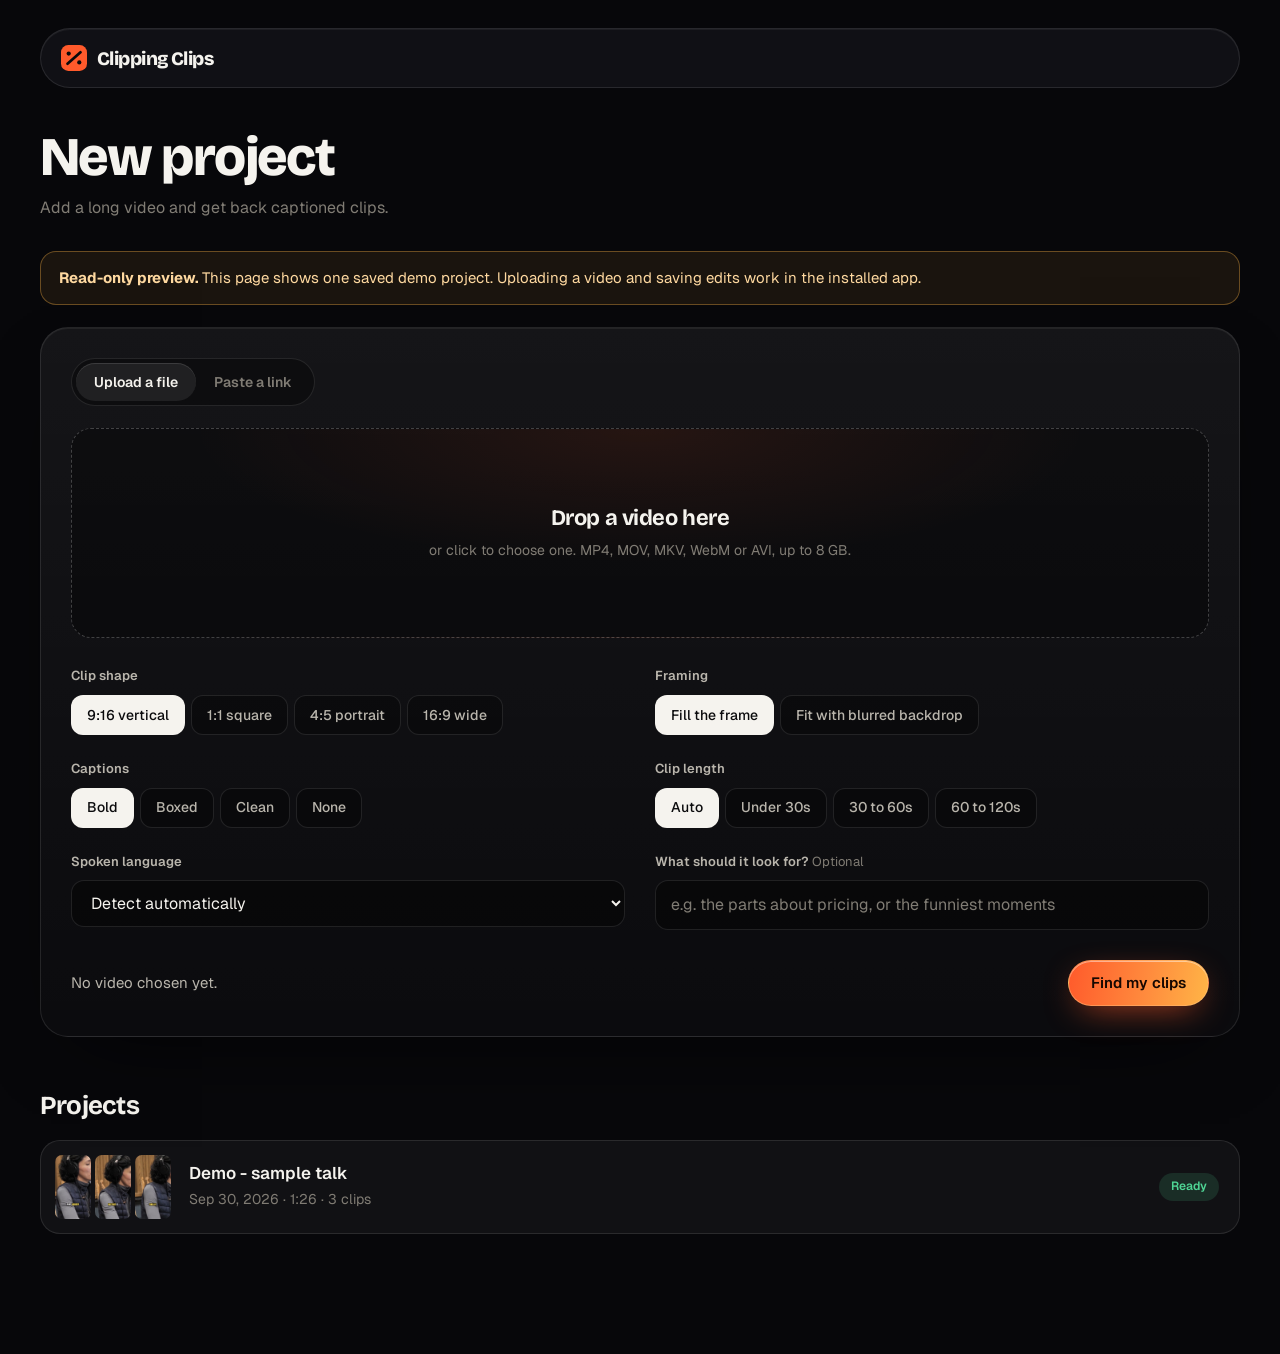
==== commit 457c674e: "Rename to Clipping Clips" ====
--- a/app.html
+++ b/app.html
@@ -5,7 +5,7 @@
 <meta name="robots" content="noindex">
 <meta name="viewport" content="width=device-width, initial-scale=1">
 <meta name="theme-color" content="#07070a">
-<title>Your projects | Cutline</title>
+<title>Your projects | Clipping Clips</title>
 <link rel="icon" href="favicon.svg" type="image/svg+xml">
 <link rel="preconnect" href="https://fonts.googleapis.com">
 <link rel="preconnect" href="https://fonts.gstatic.com" crossorigin>
@@ -18,9 +18,9 @@
 
 <header class="bar">
   <div class="wrap">
-    <a class="logo" href="index.html" aria-label="Cutline home">
+    <a class="logo" href="index.html" aria-label="Clipping Clips home">
       <svg viewBox="0 0 32 32" aria-hidden="true"><rect width="32" height="32" rx="9" fill="#ff5a2b"/><path d="M8 23 24 9" stroke="#0a0a0c" stroke-width="3.4" stroke-linecap="round"/><circle cx="9.5" cy="10.5" r="2.6" fill="#0a0a0c"/><circle cx="22.5" cy="21.5" r="2.6" fill="#0a0a0c"/></svg>
-      Cutline
+      Clipping Clips
     </a>
     <nav aria-label="Account"></nav>
   </div>
--- a/styles.css
+++ b/styles.css
@@ -131,6 +131,7 @@
   font: 800 1.1875rem/1 var(--display);
   letter-spacing: -0.03em;
   text-decoration: none;
+  white-space: nowrap;
 }
 .logo svg {
   width: 26px;
